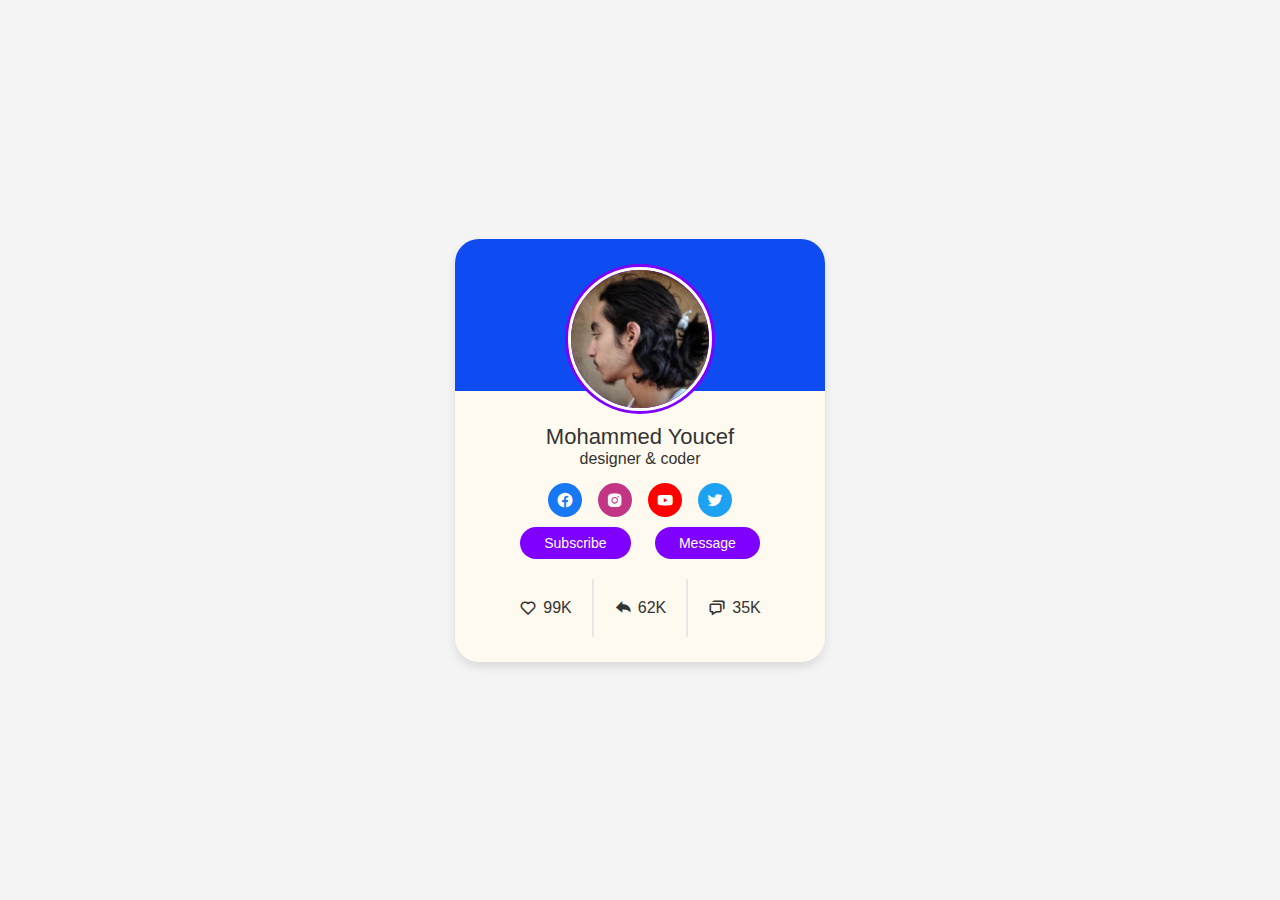
==== index.html @ 014178a9 "Update and rename main.html to index.html" ====
<!DOCTYPE html>
<html lang="en">

<head>
    <meta charset="UTF-8">
    <meta name="viewport" content="width=device-width, initial-scale=1.0">
    <title>Document</title>
    <!-- style  -->
    <link rel="stylesheet" href="/style.css">
    <link href='https://unpkg.com/boxicons@2.1.4/css/boxicons.min.css' rel='stylesheet'>

</head>

<body>
    <div class="profile-card">
        <div class="image">
            <img src="/photo_2024-08-15_23-14-21.jpg" alt="image" class="profile-image">
        </div>

        <div class="text-data">
            <span class="name">Mohammed Youcef </span>
            <span class="Job">designer & coder</span>
        </div>

        <div class="media-buttons">
            <a href="https://www.facebook.com/profile.php?id=100084100435839" style="background: #1877F2" class="link">
                <i class='bx bxl-facebook-circle'></i>
            </a>
            <a href="https://www.instagram.com/__youcef_bensaid__/" style="background: #C13584" class="link">
                <i class='bx bxl-instagram-alt'></i>
            </a>
            <a href=" https://www.youtube.com/watch?v=np3L1lb-Uvs&list=PLImJ3umGjxdD3ov2lwg0SM5rxz5v9FjOf"
                style="background: #FF0000" class="link">
                <i class='bx bxl-youtube'></i>
            </a>
            <a href="https://x.com/BensiadYoucef" style="background: #1DA1F2" class="link">
                <i class='bx bxl-twitter'></i>
            </a>
        </div>
        <div class="buttons">
            <button class="button">Subscribe</button>
            <button class="button">Message</button>
        </div>
        <div class="analytics">
            <div class="data">
                <i class="bx bx-heart"></i>
                <span class="Number">99K</span>
            </div>
            <div class="data">
                <i class='bx bxs-share'></i>
                <span class="Number">62K</span>
            </div>
            <div class="data">
                <i class='bx bx-chat'></i>
                <span class="Number">35K</span>
            </div>
        </div>
    </div>
</body>

</html>
---- style.css ----
/* start variables */

/* global rules */
* {
    -webkit-box-sizing: border-box;
    -moz-box-sizing: border-box;
    box-sizing: border-box;
    margin: 0px;
    padding: 0px;
}

body {
    font-family: "work sans", sans-serif;
    height: 100vh;
    display: flex;
    align-items: center;
    justify-content: center;
    /* border: 3px black dotted; */
    background-color: rgb(244, 244, 244);
}

.profile-card {
    display: flex;
    flex-direction: column;
    align-items: center;
    /* ............................. */
    max-width: 370px;
    width: 100%;
    background: floralwhite;
    box-shadow: 0px 5px 10px rgba(0, 0, 0, 0.1);
    padding: 25px;
    border-radius: 24px;
    position: relative;
}

.profile-card::before {
    content: '';
    position: absolute;
    top: 0;
    left: 0;
    border-radius: 24px 24px 0px 0px;
    height: 36%;
    width: 100%;
    background-color: #0e4bf1;

}

.image {
    margin-bottom: 10px;
    position: relative;
    width: 150px;
    height: 150px;
    background-color: rgb(128, 0, 255);
    border-radius: 50%;
    padding: 3px;
}

.image .profile-image {
    width: 100%;
    height: 100%;
    object-fit: cover;
    border-radius: 50%;
    border: solid white;
}

.profile-card .text-data {
    display: flex;
    flex-direction: column;
    align-items: center;
    color: #333;
}

.text-data .name {
    font-size: 22px;
    font-weight: 200;
}

.text-data .job {
    font-size: 15px;
    font-weight: 400;
}

.profile-card .media-buttons {
    display: flex;
    align-items: center;
    margin-top: 15px;
}



.media-buttons .link {
    height: 34px;
    width: 34px;
    border-radius: 50%;
    display: flex;
    align-items: center;
    justify-content: center;
    color: #fff;
    margin: 0 8px;
    background-color: rgb(128, 0, 255);
    text-decoration: none;
    font-size: 18px;
}

.buttons .button {
    color: #fff;
    font-size: 14px;
    font-weight: 400;
    border-radius: 24px;
    margin: 10px 10px;
    padding: 8px 24px;
    border: none;
    background-color: rgb(128, 0, 255);
    cursor: pointer;
    transition: all 0.3s ease;
}

.buttons .button:hover {
    background-color: #0e4bf1;
}

.profile-card .analytics {
    display: flex;
    align-items: center;
    margin-top: 10px;
}

.analytics .data {
    display: flex;
    align-items: center;
    color: #333;
    padding: 20px;
    border-right: 2px solid #e7e7e7;
}

.data i {
    font-size: 18px;
    margin-right: 6px;
}

.data:last-child {
    border-right: none;
}
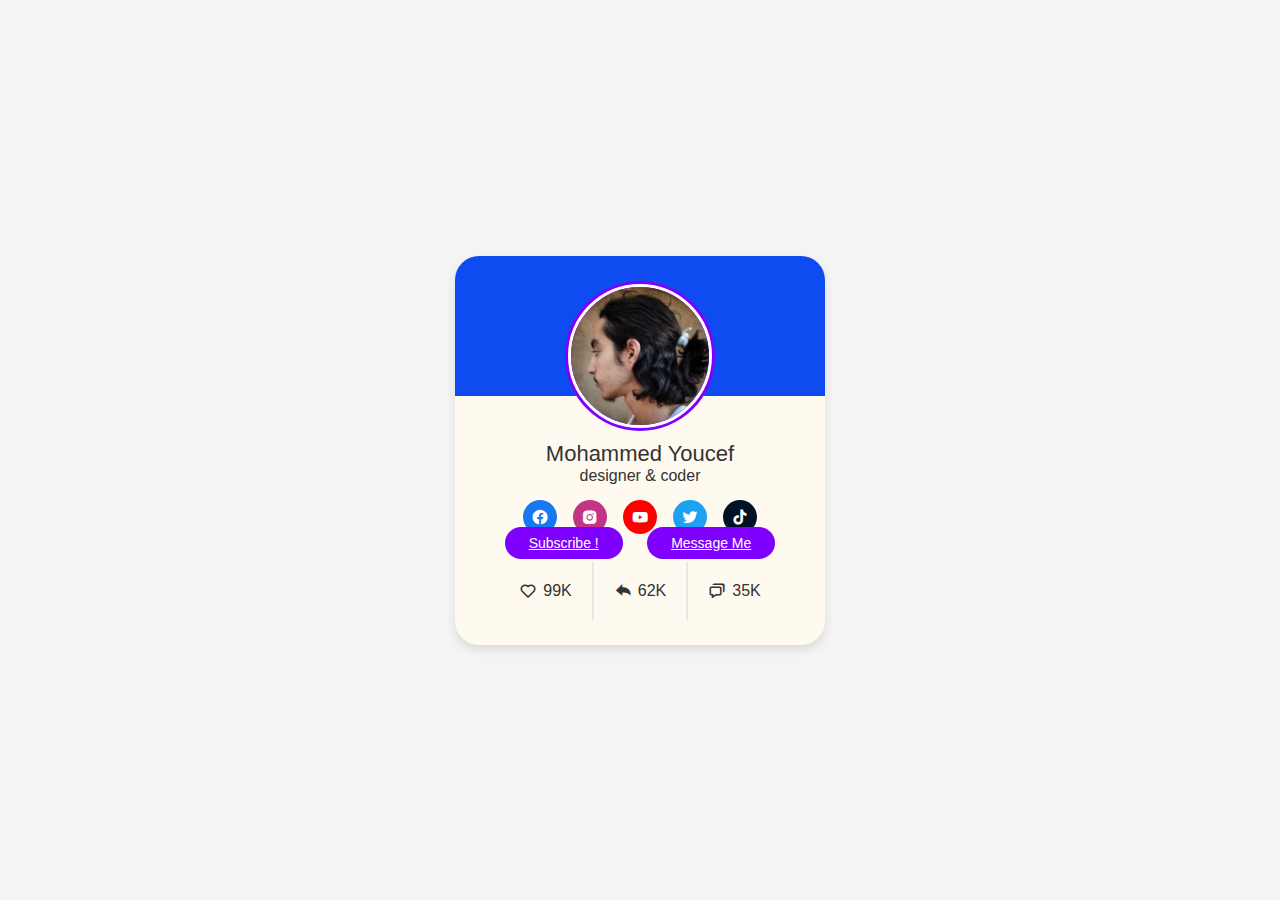
==== commit 8d335217: "index.html" ====
--- a/index.html
+++ b/index.html
@@ -23,23 +23,28 @@
         </div>
 
         <div class="media-buttons">
-            <a href="https://www.facebook.com/profile.php?id=100084100435839" style="background: #1877F2" class="link">
+            <a href="https://www.facebook.com/profile.php?id=100084100435839" style="background: #1877F2" class="link"
+                target="_blank">
                 <i class='bx bxl-facebook-circle'></i>
             </a>
-            <a href="https://www.instagram.com/__youcef_bensaid__/" style="background: #C13584" class="link">
+            <a href="https://www.instagram.com/__youcef_bensaid__/" style="background: #C13584" class="link"
+                target="_blank">
                 <i class='bx bxl-instagram-alt'></i>
             </a>
-            <a href=" https://www.youtube.com/watch?v=np3L1lb-Uvs&list=PLImJ3umGjxdD3ov2lwg0SM5rxz5v9FjOf"
-                style="background: #FF0000" class="link">
+            <a href="https://www.youtube.com/channel/UCByaQqyzwxA-D3Vi9-AQkKA" style="background: #FF0000" class="link"
+                target="_blank">
                 <i class='bx bxl-youtube'></i>
             </a>
-            <a href="https://x.com/BensiadYoucef" style="background: #1DA1F2" class="link">
+            <a href="https://x.com/BensiadYoucef" style="background: #1DA1F2" class="link" target="_blank">
                 <i class='bx bxl-twitter'></i>
+            </a>
+            <a href="https://www.tiktok.com/@mohammedyoucef_" style="background: #011126" class="link" target="_blank">
+                <i class='bx bxl-tiktok'></i>
             </a>
         </div>
         <div class="buttons">
-            <button class="button">Subscribe</button>
-            <button class="button">Message</button>
+            <a href="" class="button" target="_blank">Subscribe !</a>
+            <a href="mailto:youcef3bensaid@gmail.com" class="button" target="_blank">Message Me</a>
         </div>
         <div class="analytics">
             <div class="data">
